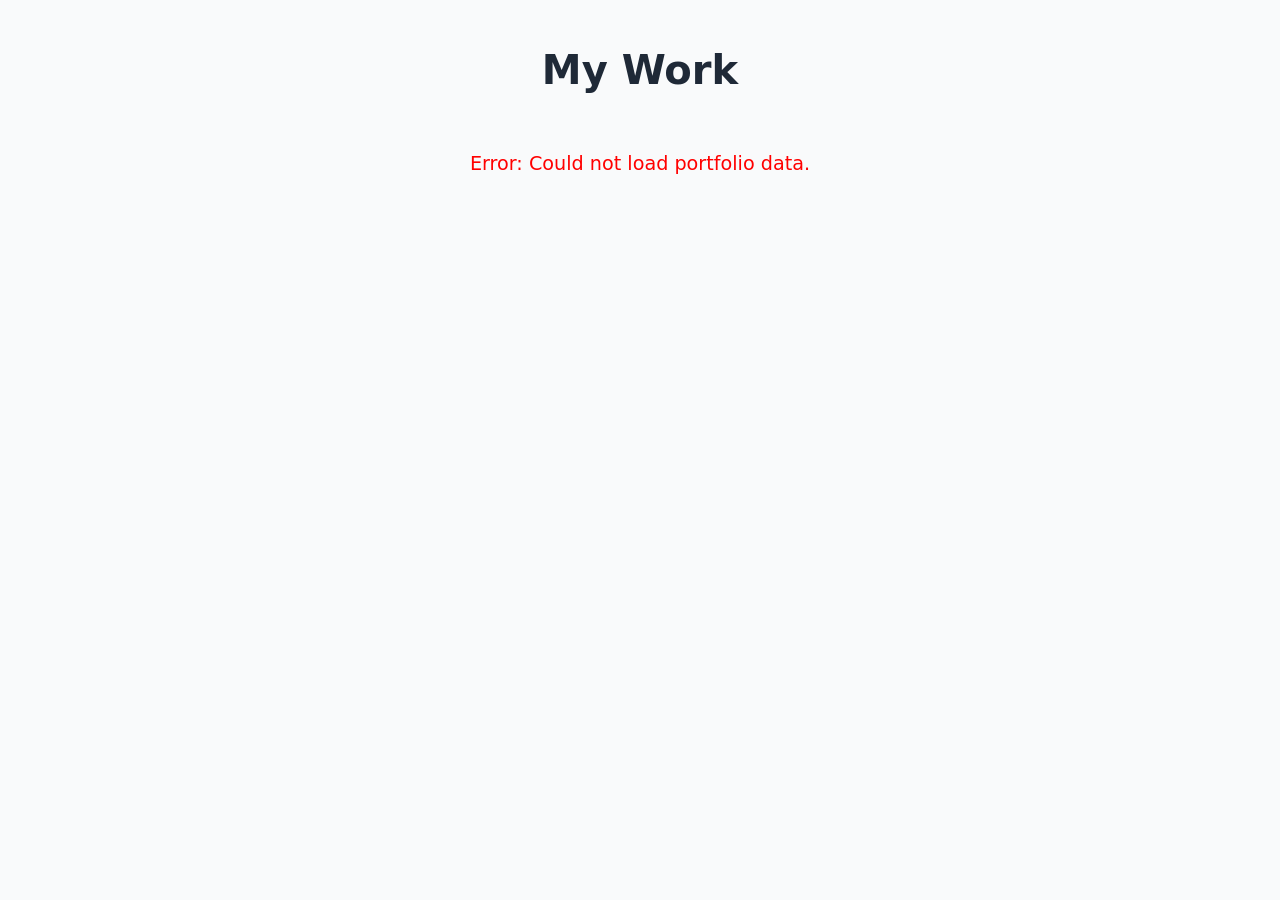
==== frontend/index.html @ 0a5fb0b3 "commit" ====
<!DOCTYPE html>
<html lang="en">
<head>
    <meta charset="UTF-8">
    <meta name="viewport" content="width=device-width, initial-scale=1.0">
    <title>FernStudio</title>
    <link rel="stylesheet" href="style.css">
</head>
<body>

    <div class="container">
        <h1>My Work</h1>
        
        <!-- The JS will inject the portfolio cards inside this div -->
        <div id="portfolio-container" class="portfolio-grid">
            <p id="status-message">Loading portfolio...</p>
        </div>
    </div>

    <script src="script.js"></script>
</body>
</html>
---- frontend/style.css ----
* {
    box-sizing: border-box;
}

body {
    font-family: system-ui, -apple-system, sans-serif;
    background-color: #f9fafb;
    color: #1f2937;
    margin: 0;
    padding: 20px;
}

.container {
    max-width: 1200px;
    margin: 0 auto;
}

h1 {
    text-align: center;
    margin-bottom: 40px;
    font-size: 2.5rem;
}

/* Responsive Grid System */
.portfolio-grid {
    display: grid;
    grid-template-columns: repeat(auto-fill, minmax(300px, 1fr));
    gap: 24px;
}

/* Card Styling */
.portfolio-card {
    background: white;
    border-radius: 8px;
    overflow: hidden;
    box-shadow: 0 4px 6px rgba(0, 0, 0, 0.1);
    transition: transform 0.2s ease-in-out;
}

.portfolio-card:hover {
    transform: translateY(-5px);
}

.portfolio-image {
    width: 100%;
    height: 200px;
    object-fit: cover;
    display: block;
}

.portfolio-content {
    padding: 20px;
}

.portfolio-header {
    display: flex;
    justify-content: space-between;
    align-items: center;
    margin-bottom: 12px;
}

.portfolio-title {
    margin: 0;
    font-size: 1.25rem;
    font-weight: 600;
}

.portfolio-price {
    color: #059669;
    font-weight: bold;
    font-size: 1.1rem;
}

.portfolio-description {
    color: #4b5563;
    line-height: 1.5;
    margin: 0;
}

#status-message {
    text-align: center;
    grid-column: 1 / -1;
    color: #6b7280;
    font-size: 1.2rem;
}
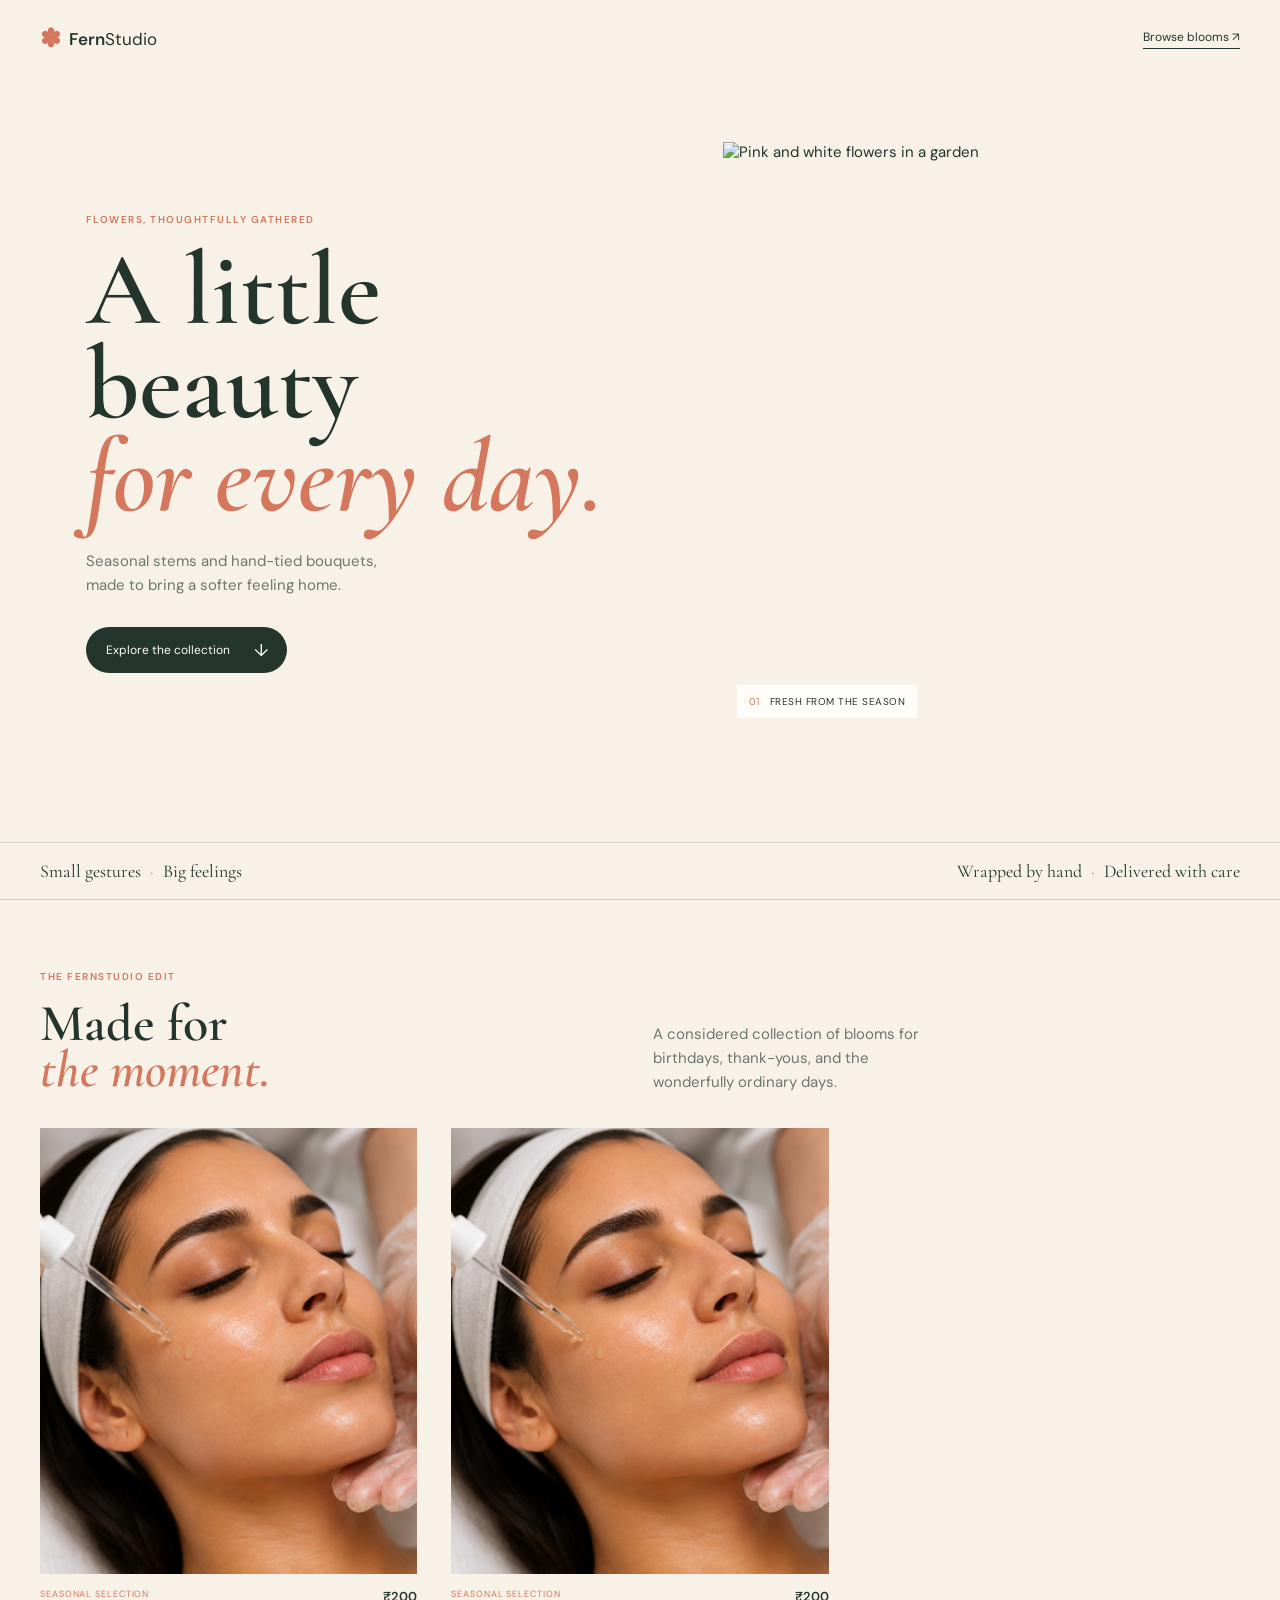
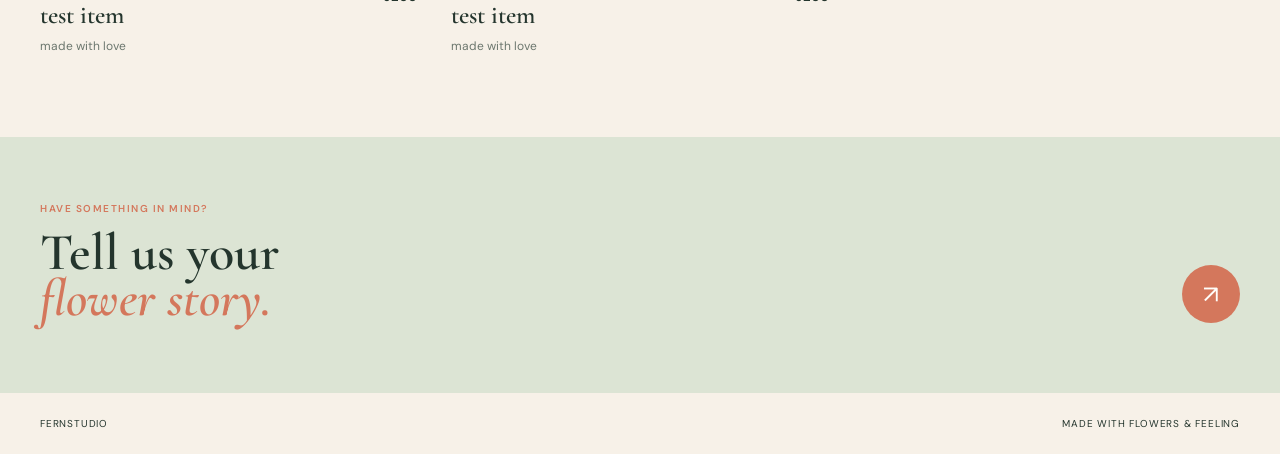
==== commit 69096588: "styling changes" ====
--- a/frontend/index.html
+++ b/frontend/index.html
@@ -3,19 +3,48 @@
 <head>
     <meta charset="UTF-8">
     <meta name="viewport" content="width=device-width, initial-scale=1.0">
-    <title>FernStudio</title>
+    <meta name="theme-color" content="#f7f1e8">
+    <link rel="preconnect" href="https://fonts.googleapis.com">
+    <link rel="preconnect" href="https://fonts.gstatic.com" crossorigin>
+    <link href="https://fonts.googleapis.com/css2?family=Cormorant+Garamond:wght@500;600;700&family=DM+Sans:wght@400;500;600&display=swap" rel="stylesheet">
+    <title>FernStudio | Flowers for meaningful moments</title>
     <link rel="stylesheet" href="style.css">
 </head>
 <body>
 
-    <div class="container">
-        <h1>My Work</h1>
-        
-        <!-- The JS will inject the portfolio cards inside this div -->
-        <div id="portfolio-container" class="portfolio-grid">
-            <p id="status-message">Loading portfolio...</p>
-        </div>
-    </div>
+    <header class="site-header">
+        <a class="brand" href="./" aria-label="FernStudio home"><span class="brand-mark" aria-hidden="true">✽</span><span>Fern<span>Studio</span></span></a>
+        <a class="header-link" href="#collection">Browse blooms <span aria-hidden="true">↗</span></a>
+    </header>
+
+    <main>
+        <section class="hero" aria-labelledby="hero-title">
+            <div class="hero-copy">
+                <p class="eyebrow">Flowers, thoughtfully gathered</p>
+                <h1 id="hero-title">A little beauty<br><em>for every day.</em></h1>
+                <p class="hero-intro">Seasonal stems and hand-tied bouquets, made to bring a softer feeling home.</p>
+                <a class="primary-button" href="#collection">Explore the collection <span aria-hidden="true">↓</span></a>
+            </div>
+            <div class="hero-image-wrap">
+                <img class="hero-image" src="https://images.unsplash.com/photo-1490750967868-88aa4486c946?auto=format&amp;fit=crop&amp;w=900&amp;q=85" alt="Pink and white flowers in a garden">
+                <p class="hero-note"><span>01</span> Fresh from the season</p>
+            </div>
+        </section>
+
+        <section class="promise" aria-label="FernStudio promise">
+            <p>Small gestures <span>·</span> Big feelings</p>
+            <p>Wrapped by hand <span>·</span> Delivered with care</p>
+        </section>
+
+        <section class="collection" id="collection" aria-labelledby="collection-title">
+            <div class="section-heading"><div><p class="eyebrow">The FernStudio edit</p><h2 id="collection-title">Made for<br><em>the moment.</em></h2></div><p class="section-description">A considered collection of blooms for birthdays, thank-yous, and the wonderfully ordinary days.</p></div>
+            <div id="portfolio-container" class="portfolio-grid" aria-live="polite"><p id="status-message">Gathering today’s blooms...</p></div>
+        </section>
+
+        <section class="closing-banner" aria-label="Custom bouquets"><div><p class="eyebrow">Have something in mind?</p><h2>Tell us your<br><em>flower story.</em></h2></div><a class="circle-button" href="mailto:hello@fernstudio.com" aria-label="Email FernStudio">↗</a></section>
+    </main>
+
+    <footer class="site-footer"><span>FernStudio</span><span>Made with flowers &amp; feeling</span></footer>
 
     <script src="script.js"></script>
 </body>
--- a/frontend/style.css
+++ b/frontend/style.css
@@ -1,85 +1,64 @@
-* {
-    box-sizing: border-box;
+:root {
+    --ink: #24352d;
+    --muted: #6c776e;
+    --paper: #f7f1e8;
+    --cream: #fffdf9;
+    --sage: #dce4d4;
+    --coral: #d4775c;
+    --line: rgba(36, 53, 45, 0.16);
 }
 
-body {
-    font-family: system-ui, -apple-system, sans-serif;
-    background-color: #f9fafb;
-    color: #1f2937;
-    margin: 0;
-    padding: 20px;
-}
-
-.container {
-    max-width: 1200px;
-    margin: 0 auto;
-}
-
-h1 {
-    text-align: center;
-    margin-bottom: 40px;
-    font-size: 2.5rem;
-}
-
-/* Responsive Grid System */
-.portfolio-grid {
-    display: grid;
-    grid-template-columns: repeat(auto-fill, minmax(300px, 1fr));
-    gap: 24px;
-}
-
-/* Card Styling */
-.portfolio-card {
-    background: white;
-    border-radius: 8px;
-    overflow: hidden;
-    box-shadow: 0 4px 6px rgba(0, 0, 0, 0.1);
-    transition: transform 0.2s ease-in-out;
-}
-
-.portfolio-card:hover {
-    transform: translateY(-5px);
-}
-
-.portfolio-image {
-    width: 100%;
-    height: 200px;
-    object-fit: cover;
-    display: block;
-}
-
-.portfolio-content {
-    padding: 20px;
-}
-
-.portfolio-header {
-    display: flex;
-    justify-content: space-between;
-    align-items: center;
-    margin-bottom: 12px;
-}
-
-.portfolio-title {
-    margin: 0;
-    font-size: 1.25rem;
-    font-weight: 600;
-}
-
-.portfolio-price {
-    color: #059669;
-    font-weight: bold;
-    font-size: 1.1rem;
-}
-
-.portfolio-description {
-    color: #4b5563;
-    line-height: 1.5;
-    margin: 0;
-}
-
-#status-message {
-    text-align: center;
-    grid-column: 1 / -1;
-    color: #6b7280;
-    font-size: 1.2rem;
+* { box-sizing: border-box; }
+html { scroll-behavior: smooth; }
+body { margin: 0; color: var(--ink); background: var(--paper); font-family: "DM Sans", sans-serif; font-size: 15px; }
+a { color: inherit; text-decoration: none; }
+.site-header, .hero, .collection, .promise, .closing-banner, .site-footer { margin-left: auto; margin-right: auto; max-width: 1280px; }
+.site-header { align-items: center; display: flex; justify-content: space-between; padding: 22px 20px; }
+.brand { align-items: center; display: flex; font-size: 17px; font-weight: 600; gap: 8px; }
+.brand > span:last-child span { font-weight: 400; }
+.brand-mark { color: var(--coral); font-size: 25px; line-height: 1; }
+.header-link { border-bottom: 1px solid var(--ink); font-size: 12px; padding-bottom: 3px; }
+.hero { display: grid; gap: 30px; padding: 34px 20px 72px; }
+.hero-copy { padding-top: 12px; }
+.eyebrow { color: var(--coral); font-size: 10px; font-weight: 600; letter-spacing: .15em; margin: 0 0 18px; text-transform: uppercase; }
+h1, h2 { font-family: "Cormorant Garamond", Georgia, serif; font-weight: 600; letter-spacing: 0; line-height: .9; margin: 0; }
+h1 { font-size: clamp(56px, 16vw, 104px); }
+h1 em, h2 em { color: var(--coral); font-style: italic; }
+.hero-intro { color: var(--muted); font-size: 15px; line-height: 1.6; margin: 24px 0 30px; max-width: 310px; }
+.primary-button { align-items: center; background: var(--ink); border-radius: 30px; color: var(--cream); display: inline-flex; font-size: 12px; gap: 24px; padding: 15px 18px 15px 20px; transition: background .2s ease, transform .2s ease; }
+.primary-button:hover { background: var(--coral); transform: translateY(-2px); }
+.primary-button span { font-size: 17px; line-height: 10px; }
+.hero-image-wrap { position: relative; }
+.hero-image { aspect-ratio: 1 / 1.14; display: block; object-fit: cover; width: 100%; }
+.hero-note { align-items: center; background: var(--cream); bottom: 14px; display: flex; font-size: 10px; gap: 10px; left: 14px; letter-spacing: .05em; margin: 0; padding: 10px 12px; position: absolute; text-transform: uppercase; }
+.hero-note span { color: var(--coral); }
+.promise { border-bottom: 1px solid var(--line); border-top: 1px solid var(--line); display: flex; flex-wrap: wrap; gap: 8px 20px; justify-content: space-between; padding: 17px 20px; }
+.promise p { font-family: "Cormorant Garamond", Georgia, serif; font-size: 18px; margin: 0; }
+.promise span { color: var(--coral); padding: 0 5px; }
+.collection { padding: 70px 20px 82px; }
+.section-heading { display: grid; gap: 25px; margin-bottom: 34px; }
+.section-heading h2, .closing-banner h2 { font-size: 52px; }
+.section-description { color: var(--muted); line-height: 1.6; margin: 0; max-width: 300px; }
+.portfolio-grid { display: grid; gap: 26px; grid-template-columns: repeat(2, minmax(0, 1fr)); }
+.portfolio-card { min-width: 0; }
+.portfolio-image { aspect-ratio: 1 / 1.18; background: var(--sage); display: block; object-fit: cover; width: 100%; }
+.portfolio-content { padding: 14px 0 0; }
+.portfolio-header { align-items: flex-start; display: flex; gap: 8px; justify-content: space-between; }
+.portfolio-title { font-family: "Cormorant Garamond", Georgia, serif; font-size: 25px; line-height: 1; margin: 3px 0 0; }
+.portfolio-tag { color: var(--coral); display: block; font-size: 9px; letter-spacing: .1em; text-transform: uppercase; }
+.portfolio-price { font-size: 13px; font-weight: 600; white-space: nowrap; }
+.portfolio-description { color: var(--muted); font-size: 12px; line-height: 1.5; margin: 9px 0 0; }
+#status-message { color: var(--muted); grid-column: 1 / -1; margin: 10px 0; }
+.closing-banner { align-items: flex-end; background: var(--sage); display: flex; justify-content: space-between; padding: 42px 20px 45px; }
+.closing-banner .eyebrow { margin-bottom: 15px; }
+.circle-button { align-items: center; background: var(--coral); border-radius: 50%; color: var(--cream); display: flex; font-size: 25px; height: 58px; justify-content: center; width: 58px; }
+.site-footer { display: flex; font-size: 10px; justify-content: space-between; letter-spacing: .08em; padding: 24px 20px; text-transform: uppercase; }
+@media (min-width: 700px) {
+    .site-header { padding: 26px 40px; }
+    .hero { align-items: center; gap: 9%; grid-template-columns: 1fr .9fr; padding: 65px 40px 110px; }
+    .hero-copy { padding-left: 8%; }
+    .promise, .collection, .site-footer { padding-left: 40px; padding-right: 40px; }
+    .section-heading { align-items: end; grid-template-columns: 1fr 1fr; }
+    .portfolio-grid { grid-template-columns: repeat(3, minmax(0, 1fr)); gap: 34px; }
+    .closing-banner { padding: 65px 40px 70px; }
 }
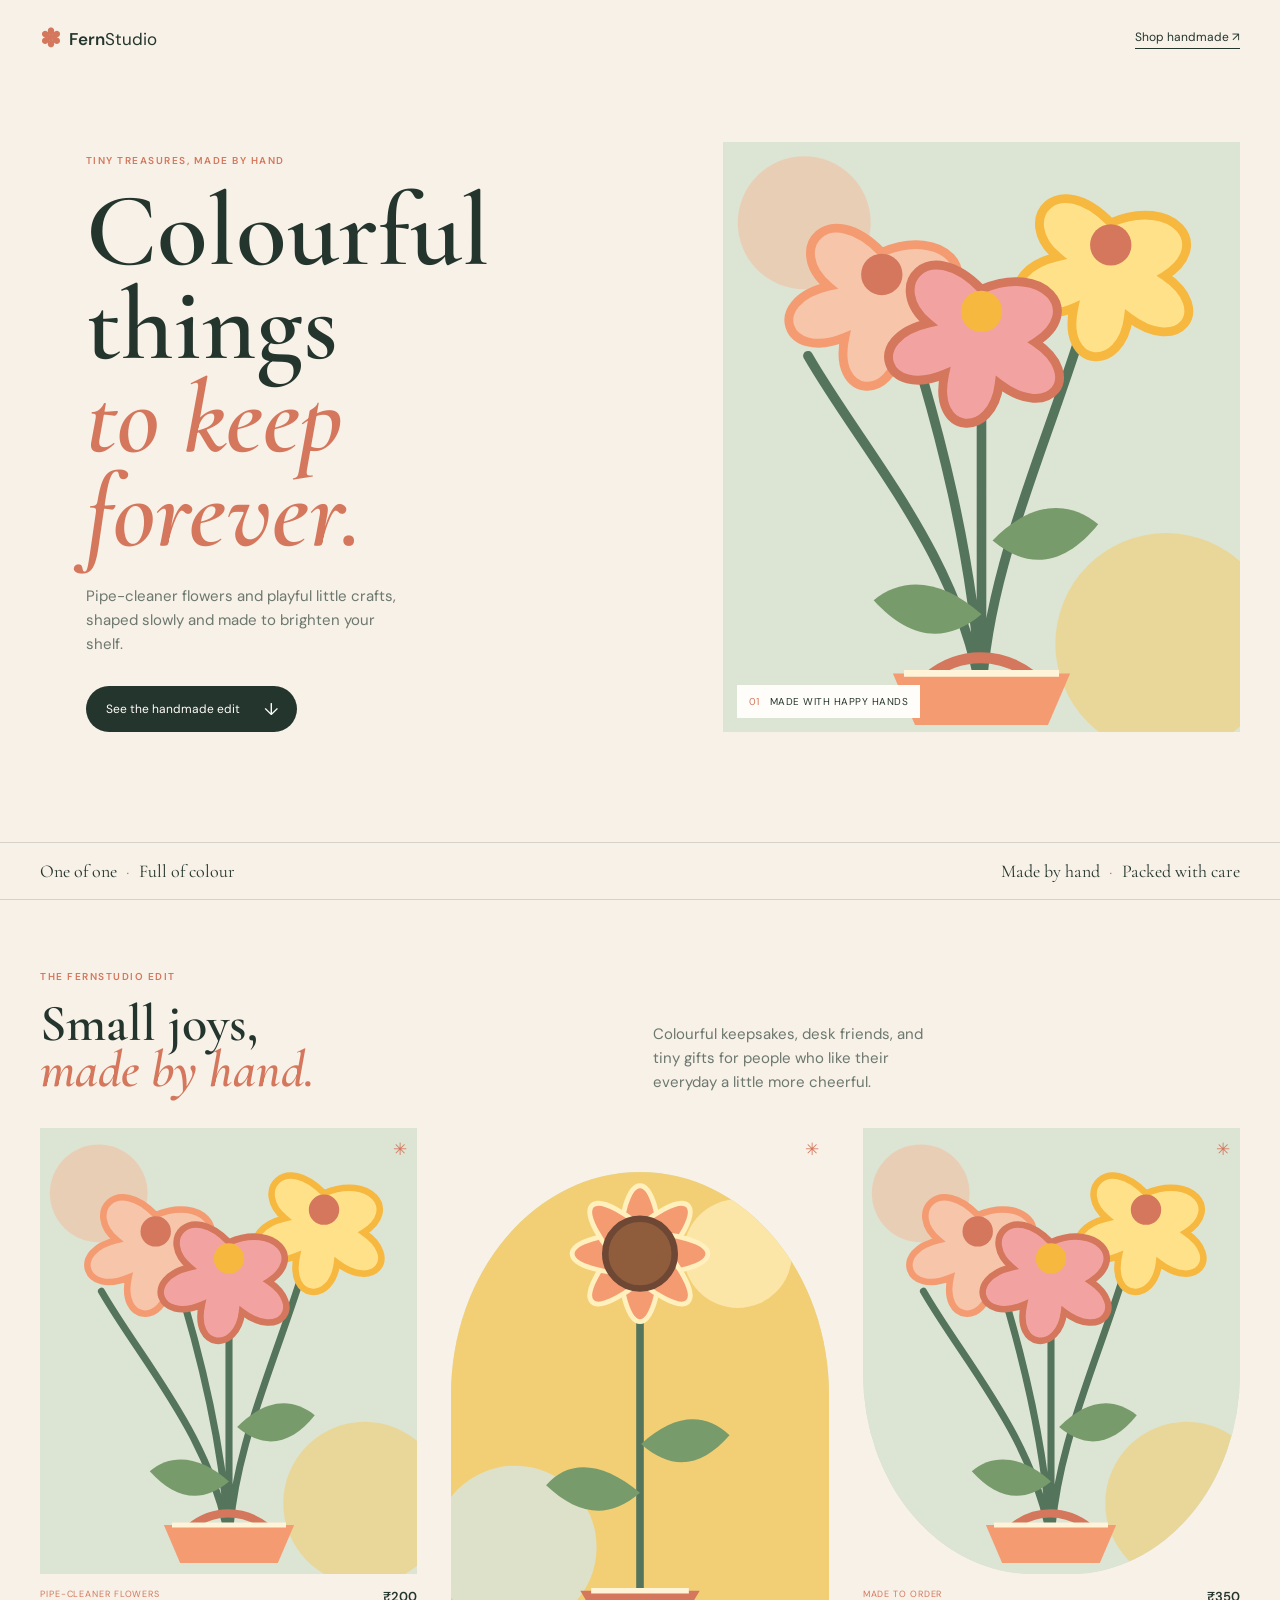
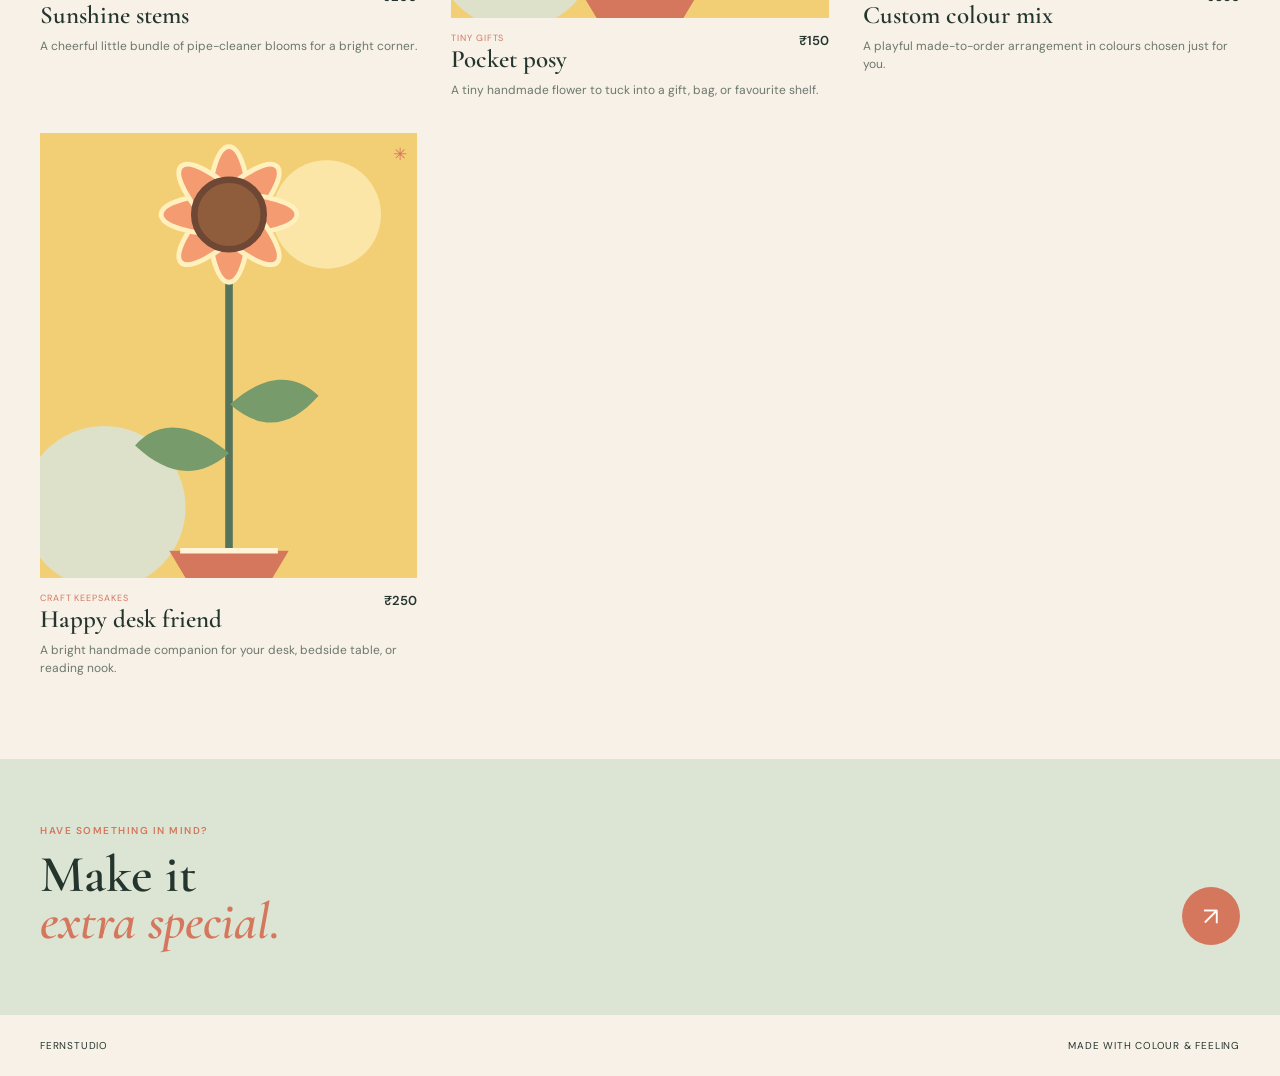
==== commit f84e12ff: "commit" ====
--- a/frontend/index.html
+++ b/frontend/index.html
@@ -7,45 +7,45 @@
     <link rel="preconnect" href="https://fonts.googleapis.com">
     <link rel="preconnect" href="https://fonts.gstatic.com" crossorigin>
     <link href="https://fonts.googleapis.com/css2?family=Cormorant+Garamond:wght@500;600;700&family=DM+Sans:wght@400;500;600&display=swap" rel="stylesheet">
-    <title>FernStudio | Flowers for meaningful moments</title>
-    <link rel="stylesheet" href="style.css">
+    <title>FernStudio | Handmade pipe-cleaner crafts</title>
+    <link rel="stylesheet" href="style.css?v=2">
 </head>
 <body>
 
     <header class="site-header">
         <a class="brand" href="./" aria-label="FernStudio home"><span class="brand-mark" aria-hidden="true">✽</span><span>Fern<span>Studio</span></span></a>
-        <a class="header-link" href="#collection">Browse blooms <span aria-hidden="true">↗</span></a>
+        <a class="header-link" href="#collection">Shop handmade <span aria-hidden="true">↗</span></a>
     </header>
 
     <main>
         <section class="hero" aria-labelledby="hero-title">
             <div class="hero-copy">
-                <p class="eyebrow">Flowers, thoughtfully gathered</p>
-                <h1 id="hero-title">A little beauty<br><em>for every day.</em></h1>
-                <p class="hero-intro">Seasonal stems and hand-tied bouquets, made to bring a softer feeling home.</p>
-                <a class="primary-button" href="#collection">Explore the collection <span aria-hidden="true">↓</span></a>
+                <p class="eyebrow">Tiny treasures, made by hand</p>
+                <h1 id="hero-title">Colourful things<br><em>to keep forever.</em></h1>
+                <p class="hero-intro">Pipe-cleaner flowers and playful little crafts, shaped slowly and made to brighten your shelf.</p>
+                <a class="primary-button" href="#collection">See the handmade edit <span aria-hidden="true">↓</span></a>
             </div>
             <div class="hero-image-wrap">
-                <img class="hero-image" src="https://images.unsplash.com/photo-1490750967868-88aa4486c946?auto=format&amp;fit=crop&amp;w=900&amp;q=85" alt="Pink and white flowers in a garden">
-                <p class="hero-note"><span>01</span> Fresh from the season</p>
+                <img class="hero-image" src="images/pipe-cleaner-bouquet.svg" alt="Colourful pipe-cleaner flowers in a handmade bouquet">
+                <p class="hero-note"><span>01</span> Made with happy hands</p>
             </div>
         </section>
 
         <section class="promise" aria-label="FernStudio promise">
-            <p>Small gestures <span>·</span> Big feelings</p>
-            <p>Wrapped by hand <span>·</span> Delivered with care</p>
+            <p>One of one <span>·</span> Full of colour</p>
+            <p>Made by hand <span>·</span> Packed with care</p>
         </section>
 
         <section class="collection" id="collection" aria-labelledby="collection-title">
-            <div class="section-heading"><div><p class="eyebrow">The FernStudio edit</p><h2 id="collection-title">Made for<br><em>the moment.</em></h2></div><p class="section-description">A considered collection of blooms for birthdays, thank-yous, and the wonderfully ordinary days.</p></div>
-            <div id="portfolio-container" class="portfolio-grid" aria-live="polite"><p id="status-message">Gathering today’s blooms...</p></div>
+            <div class="section-heading"><div><p class="eyebrow">The FernStudio edit</p><h2 id="collection-title">Small joys,<br><em>made by hand.</em></h2></div><p class="section-description">Colourful keepsakes, desk friends, and tiny gifts for people who like their everyday a little more cheerful.</p></div>
+            <div id="portfolio-container" class="portfolio-grid" aria-live="polite"><p id="status-message">Arranging the handmade edit...</p></div>
         </section>
 
-        <section class="closing-banner" aria-label="Custom bouquets"><div><p class="eyebrow">Have something in mind?</p><h2>Tell us your<br><em>flower story.</em></h2></div><a class="circle-button" href="mailto:hello@fernstudio.com" aria-label="Email FernStudio">↗</a></section>
+        <section class="closing-banner" aria-label="Custom craft requests"><div><p class="eyebrow">Have something in mind?</p><h2>Make it<br><em>extra special.</em></h2></div><a class="circle-button" href="mailto:hello@fernstudio.com" aria-label="Email FernStudio">↗</a></section>
     </main>
 
-    <footer class="site-footer"><span>FernStudio</span><span>Made with flowers &amp; feeling</span></footer>
+    <footer class="site-footer"><span>FernStudio</span><span>Made with colour &amp; feeling</span></footer>
 
-    <script src="script.js"></script>
+    <script src="script.js?v=2"></script>
 </body>
 </html>
--- a/frontend/style.css
+++ b/frontend/style.css
@@ -40,14 +40,18 @@
 .section-heading h2, .closing-banner h2 { font-size: 52px; }
 .section-description { color: var(--muted); line-height: 1.6; margin: 0; max-width: 300px; }
 .portfolio-grid { display: grid; gap: 26px; grid-template-columns: repeat(2, minmax(0, 1fr)); }
-.portfolio-card { min-width: 0; }
-.portfolio-image { aspect-ratio: 1 / 1.18; background: var(--sage); display: block; object-fit: cover; width: 100%; }
+.portfolio-card { min-width: 0; position: relative; }
+.portfolio-card::after { color: var(--coral); content: "✳"; font-size: 17px; position: absolute; right: 10px; top: 10px; }
+.portfolio-image { aspect-ratio: 1 / 1.18; background: var(--sage); display: block; object-fit: cover; transition: transform .35s ease; width: 100%; }
+.portfolio-card:hover .portfolio-image { transform: rotate(1deg) scale(1.02); }
 .portfolio-content { padding: 14px 0 0; }
 .portfolio-header { align-items: flex-start; display: flex; gap: 8px; justify-content: space-between; }
 .portfolio-title { font-family: "Cormorant Garamond", Georgia, serif; font-size: 25px; line-height: 1; margin: 3px 0 0; }
 .portfolio-tag { color: var(--coral); display: block; font-size: 9px; letter-spacing: .1em; text-transform: uppercase; }
 .portfolio-price { font-size: 13px; font-weight: 600; white-space: nowrap; }
 .portfolio-description { color: var(--muted); font-size: 12px; line-height: 1.5; margin: 9px 0 0; }
+.portfolio-card:nth-child(3n + 2) .portfolio-image { border-radius: 50% 50% 0 0; }
+.portfolio-card:nth-child(3n) .portfolio-image { border-radius: 0 0 45% 45%; }
 #status-message { color: var(--muted); grid-column: 1 / -1; margin: 10px 0; }
 .closing-banner { align-items: flex-end; background: var(--sage); display: flex; justify-content: space-between; padding: 42px 20px 45px; }
 .closing-banner .eyebrow { margin-bottom: 15px; }
@@ -60,5 +64,6 @@
     .promise, .collection, .site-footer { padding-left: 40px; padding-right: 40px; }
     .section-heading { align-items: end; grid-template-columns: 1fr 1fr; }
     .portfolio-grid { grid-template-columns: repeat(3, minmax(0, 1fr)); gap: 34px; }
+    .portfolio-card:nth-child(3n + 2) { padding-top: 44px; }
     .closing-banner { padding: 65px 40px 70px; }
 }
